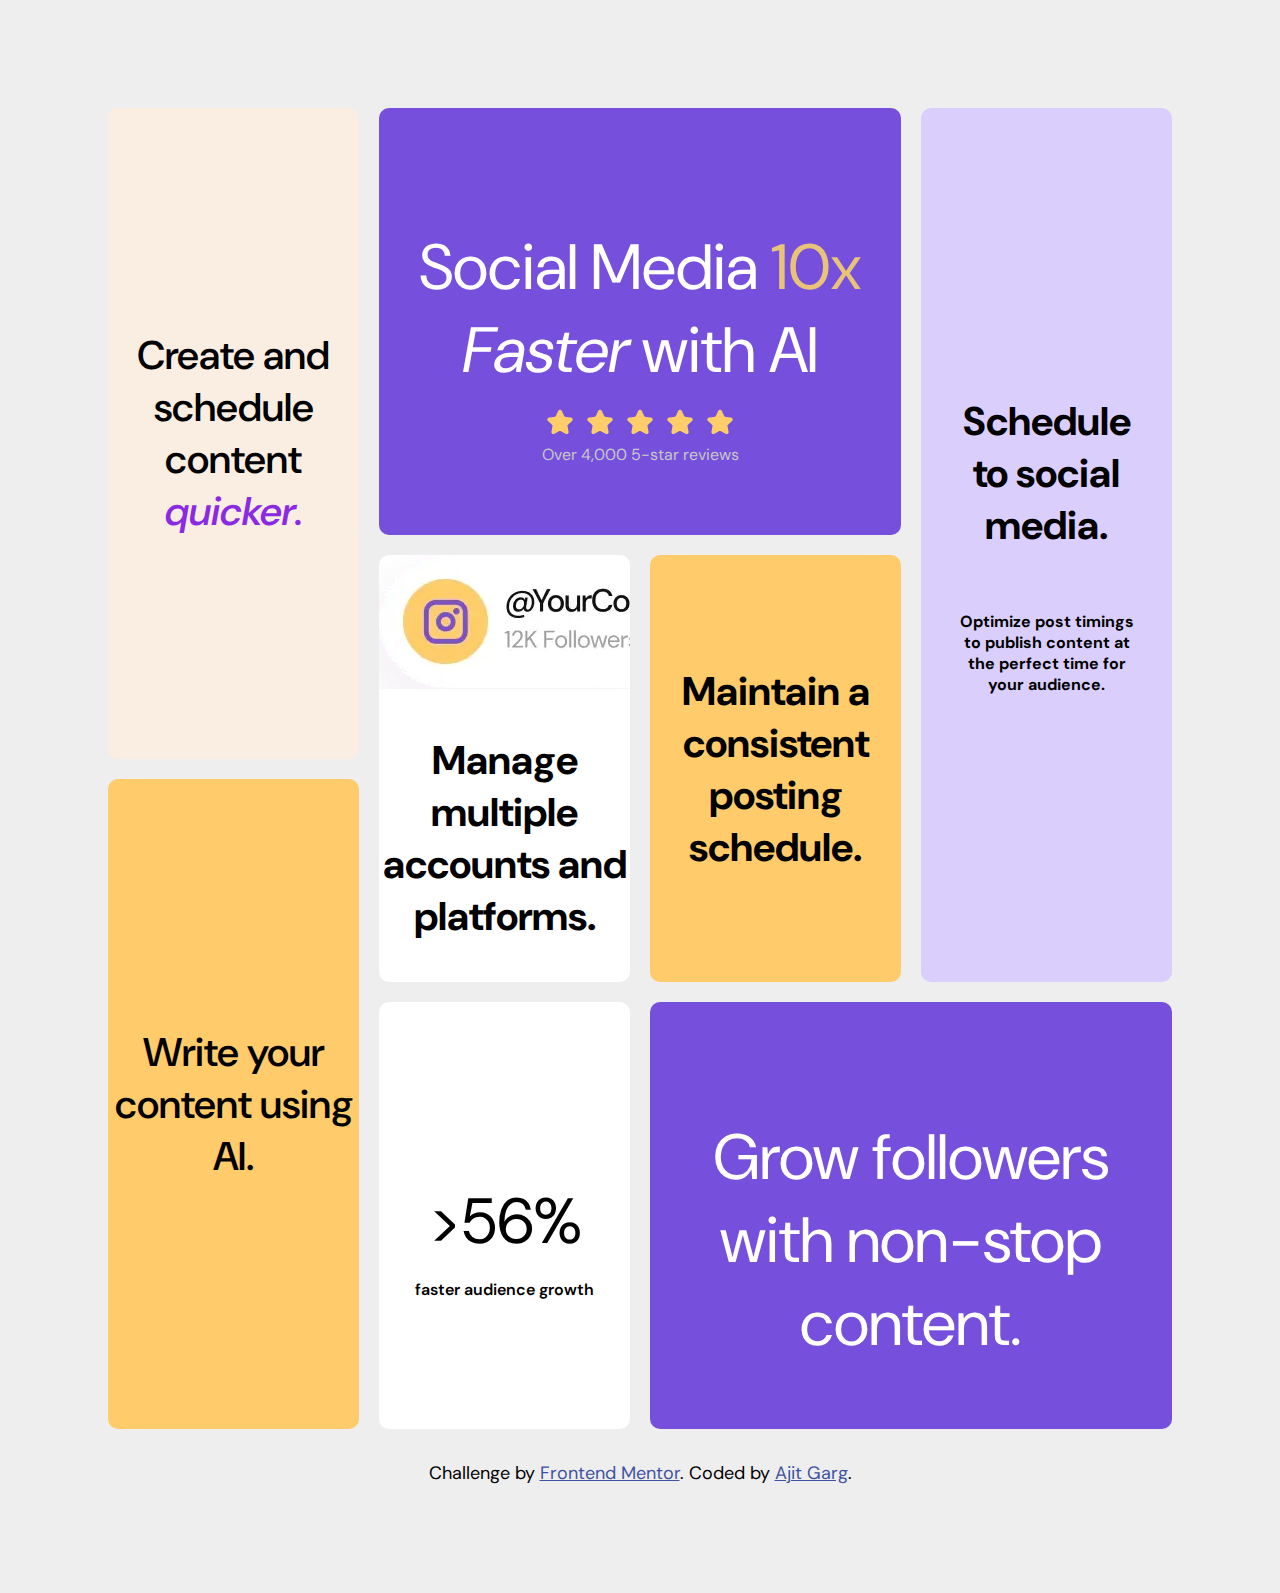
==== index.html @ b36d9d21 "add image" ====
<!DOCTYPE html>
<html lang="en">
<head>
  <meta charset="UTF-8">
  <meta name="viewport" content="width=device-width, initial-scale=1.0"> <!-- displays site properly based on user's device -->

  <link rel="preconnect" href="https://fonts.googleapis.com">
  <link rel="preconnect" href="https://fonts.gstatic.com" crossorigin>
  <link href="https://fonts.googleapis.com/css2?family=DM+Sans:ital,opsz,wght@0,9..40,100..1000;1,9..40,100..1000&display=swap" rel="stylesheet">
  <link rel="icon" type="image/png" sizes="32x32" href="./assets/images/favicon-32x32.png">
  <link rel="stylesheet" href="style.css">
  <title>Frontend Mentor | Bento grid</title>

  <!-- Feel free to remove these styles or customise in your own stylesheet 👍 -->
  <style>
    .attribution { font-size: 18px; text-align: center; padding-top: 2rem;}
    .attribution a { color: hsl(228, 45%, 44%); }
    @media (max-width: 767px) {.attribution {padding-top: 0px;} }
  </style>
</head>
<body>
    <div class="grid-container">
        <div class="purple-div social-media-wth-ai">
          <p class="big-para">Social Media <span class="orange-span">10x</span> <br> <i>Faster</i> with AI</p>
          <img id="five-stars" src="./assets/images/illustration-five-stars.webp" alt="five stars illustration">
          <p class="small-para">Over 4,000 5-star reviews</p>
        </div>
    
        <div class="white-div multiple-accounts">
            <img class="platforms" src="./assets/images/illustration-multiple-platforms.webp" alt="social media platform illustration">
            <p class="medium-para">Manage multiple accounts and platforms.</p>
        </div>
    
        <div class="yellow-div posting-schedule">
            <p class="medium-para">Maintain a consistent posting schedule.</p>
            <!-- <img id="calender" src="./assets/images/illustration-consistent-schedule.webp" alt="calender illustration"> -->
        </div>
        
        <div class="light-purple-div social-media">
            <p class="medium-para">Schedule to social media.</p>
            <!-- <img id="best-time" src="./assets/images/illustration-schedule-posts.webp" alt="schedule social media post illustration"> -->
            <p style="font-weight: bold;">Optimize post timings to publish content at the perfect time for your audience.</p>
        </div>
        
        <div class="purple-div grow-followers">
            <div class="row-wise-div">
                <!-- <img id="grow-followers" src="./assets/images/illustration-grow-followers.webp" alt="grow followers illustration"> -->
                <p class="big-para">Grow followers with non-stop content.</p>
            </div>
        </div>
    
        <div class="white-div audience-growth">
            <p class="big-para">>56%</p>
            <p style="font-weight: 600;">faster audience growth</p>
            <!-- <img src="./assets/images/illustration-audience-growth.webp" alt="audience growth illustration"> -->
        </div>

        <div class="grid-inner-container">
            <div class="light-yellow-div schedule-content">
                <p class="medium-para" style="font-weight: 550;">Create and schedule content <span class="purple-span"><i>quicker.</i></span></p>
                <!-- <img src="./assets/images/illustration-create-post.webp" alt="create post button illustration"> -->
            </div>
            
            <div class="yellow-div write-content">
                <p class="medium-para" style="font-weight: 550;">Write your content using AI.</p>
                <!-- <img src="./assets/images/illustration-ai-content.webp" alt="AI content illustration"> -->
            </div>
        </div>
    </div>
    <div class="attribution">
        Challenge by <a href="https://www.frontendmentor.io?ref=challenge">Frontend Mentor</a>. 
        Coded by <a href="#">Ajit Garg</a>. 
    </div>
</body>
</html>
---- style.css ----
body {
    font-family: "DM Sans", sans-serif;
    background-color: #eee;
    height: 100%;
    padding: 100px;
}

@media (max-width: 767px) {
    body {
        padding: 0px;
    }
    div {
        margin-top: 20px;
        margin-bottom: 10px;
    }

}

/*======================================*/



/*======================================*/

@media (min-width: 768px) {
    .grid-container {
        width: 100%;
        height: 100%;
        display: grid;
        grid-template-columns: repeat(4, 1fr);
        grid-template-rows: repeat(3, 1fr);
        gap: 20px;
        margin: auto;
    }

    .social-media-wth-ai {
        grid-area: 1 / 2 / 2 / 4;
    }

    .multiple-accounts {
        grid-area: 2 / 2 / 3 / 3;
    }

    .posting-schedule {
        grid-area: 2 / 3 / 3 / 4;
    }

    .social-media {
        grid-area: 1 / 4 / 3 / -1;
    }

    .grow-followers {
        grid-area: 3 / 3 / -1 / -1;
    }

    .audience-growth {
        grid-area: 3 / 2 / -1 / 3;
    }

    .grid-inner-container {
        display: grid;
        grid-template-rows: 1fr 1fr;
        gap: 20px;
        grid-area: 1 / 1 / 4 / 2;
    }
}

/*======================================*/



/*======================================*/

div {
    align-content: center;
    text-align: center;
    border-radius: 10px;
}

.purple-div {
    background-color: hsl(256, 67%, 59%);
    color: hsl(0, 0%, 100%);
}

.white-div {
    background-color: hsl(0, 0%, 100%);
    overflow: hidden;
}

.yellow-div {
    background-color: hsl(39, 100%, 71%);
    overflow: hidden;
}

.light-purple-div {
    background-color: hsl(254, 88%, 90%);
    overflow: hidden;
}

.light-yellow-div {
    background-color: hsl(31, 66%, 93%);
}

.row-wise-div {
    display: flex;
    padding: 40px;
}

/*======================================*/



/*======================================*/

.big-para {
    font-size: 4rem;
    margin-bottom: 15px;
}

.medium-para {
    font-size: 2.5rem;
    font-weight: bold;  
}

.small-para {
    color: hsl(0, 0%, 78%);
    margin-top: 0;
}

.light-purple-div > p {
    margin: 0px;
    padding: 30px;
}

/*======================================*/



/*======================================*/

.orange-span {
    color: #e8c378;   
}

.big-span {
    font-size: 3rem;
}

.purple-span {
    color: blueviolet;
}

/*======================================*/



/*======================================*/

#five-stars {
    width: 12em;
}

#best-time {
    height: 60%;
    object-fit: cover;
}

#calender {
    object-fit: cover;
    object-position: 5px 10%;
}

#multiple-platforms {
    object-fit: cover;
    object-position: 10% 10px;
}


/*======================================*/



/*======================================*/
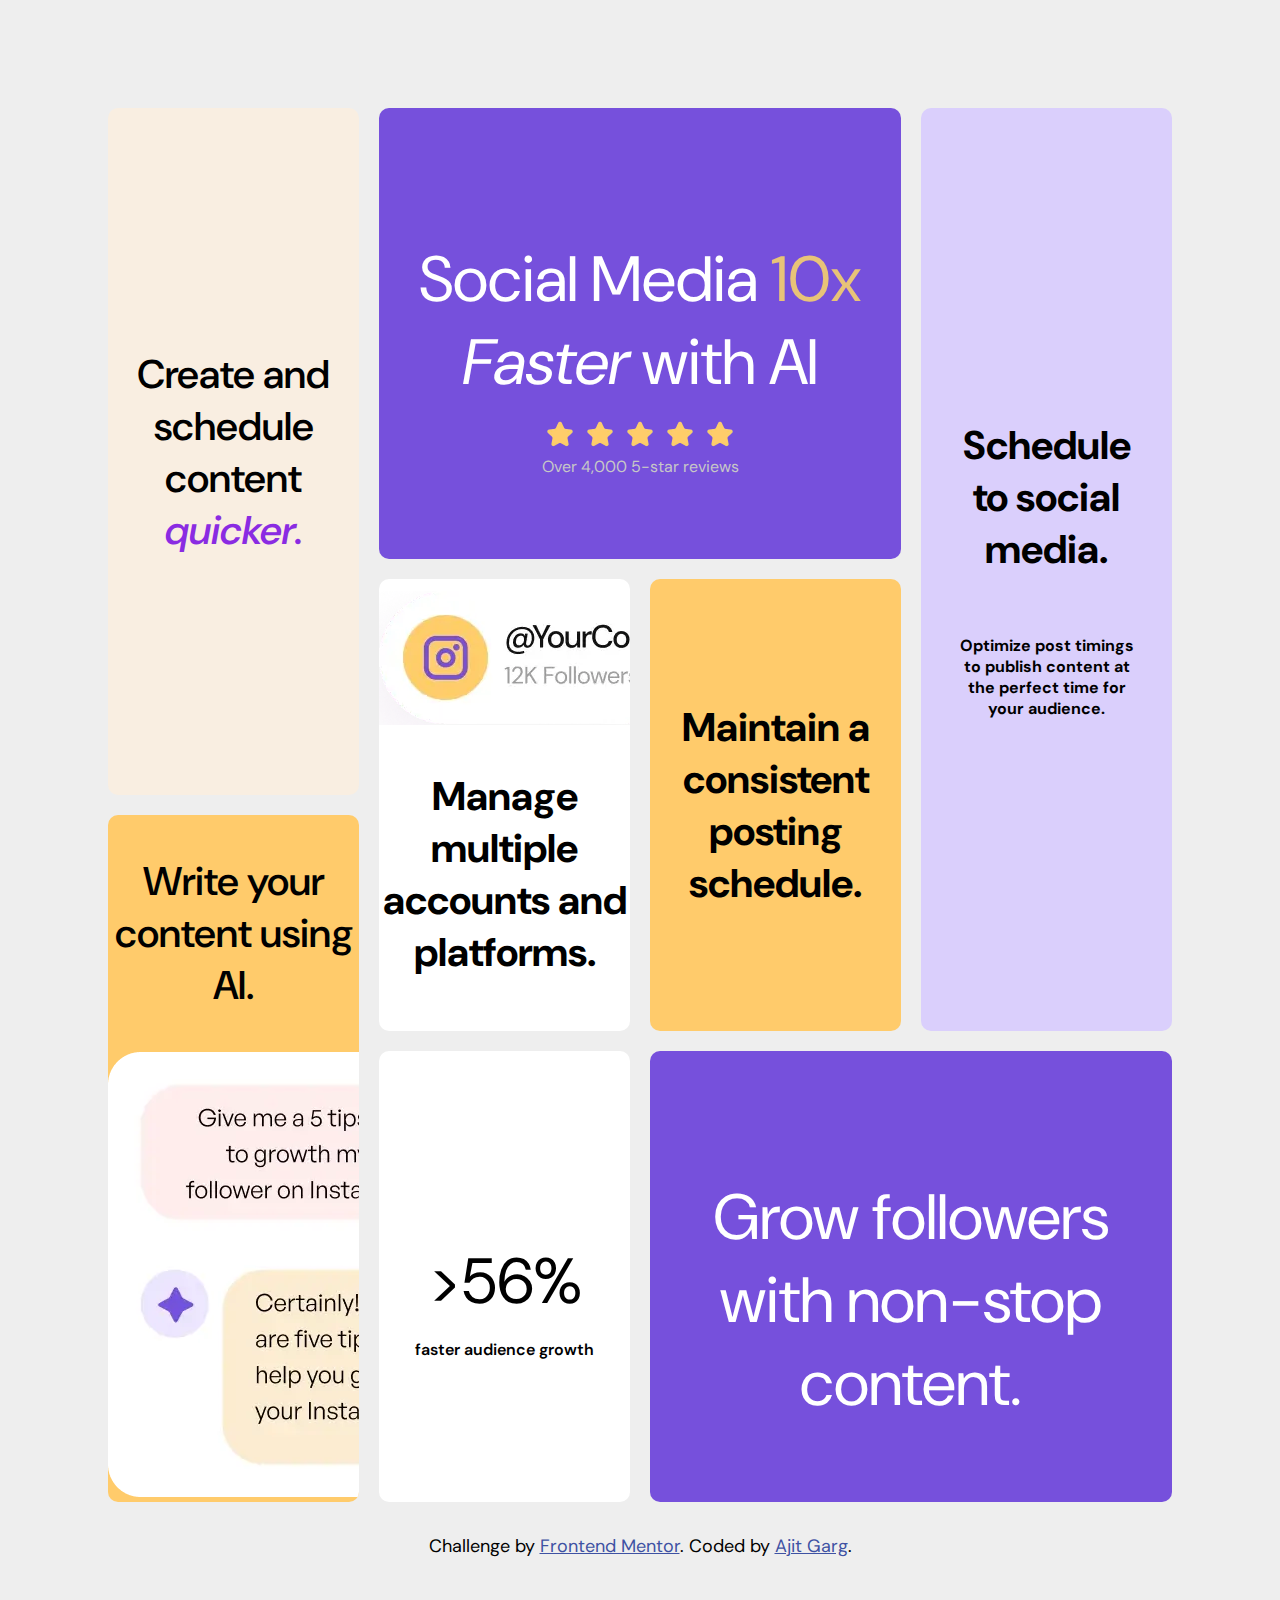
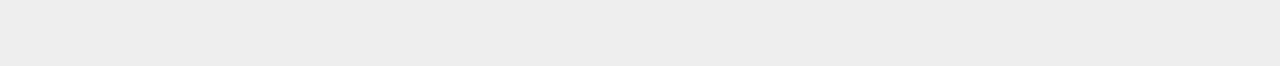
==== commit d1aa014a: "random check" ====
--- a/index.html
+++ b/index.html
@@ -2,16 +2,13 @@
 <html lang="en">
 <head>
   <meta charset="UTF-8">
-  <meta name="viewport" content="width=device-width, initial-scale=1.0"> <!-- displays site properly based on user's device -->
-
+  <meta name="viewport" content="width=device-width, initial-scale=1.0"> 
   <link rel="preconnect" href="https://fonts.googleapis.com">
   <link rel="preconnect" href="https://fonts.gstatic.com" crossorigin>
   <link href="https://fonts.googleapis.com/css2?family=DM+Sans:ital,opsz,wght@0,9..40,100..1000;1,9..40,100..1000&display=swap" rel="stylesheet">
   <link rel="icon" type="image/png" sizes="32x32" href="./assets/images/favicon-32x32.png">
   <link rel="stylesheet" href="style.css">
   <title>Frontend Mentor | Bento grid</title>
-
-  <!-- Feel free to remove these styles or customise in your own stylesheet 👍 -->
   <style>
     .attribution { font-size: 18px; text-align: center; padding-top: 2rem;}
     .attribution a { color: hsl(228, 45%, 44%); }
@@ -63,7 +60,7 @@
             
             <div class="yellow-div write-content">
                 <p class="medium-para" style="font-weight: 550;">Write your content using AI.</p>
-                <!-- <img src="./assets/images/illustration-ai-content.webp" alt="AI content illustration"> -->
+                <img src="./assets/images/illustration-ai-content.webp" alt="AI content illustration">
             </div>
         </div>
     </div>
@@ -72,4 +69,4 @@
         Coded by <a href="#">Ajit Garg</a>. 
     </div>
 </body>
-</html>+</html>
--- a/style.css
+++ b/style.css
@@ -12,6 +12,8 @@
     div {
         margin-top: 20px;
         margin-bottom: 10px;
+        padding-left: 5px;
+        padding-right: 5px;
     }
 
 }
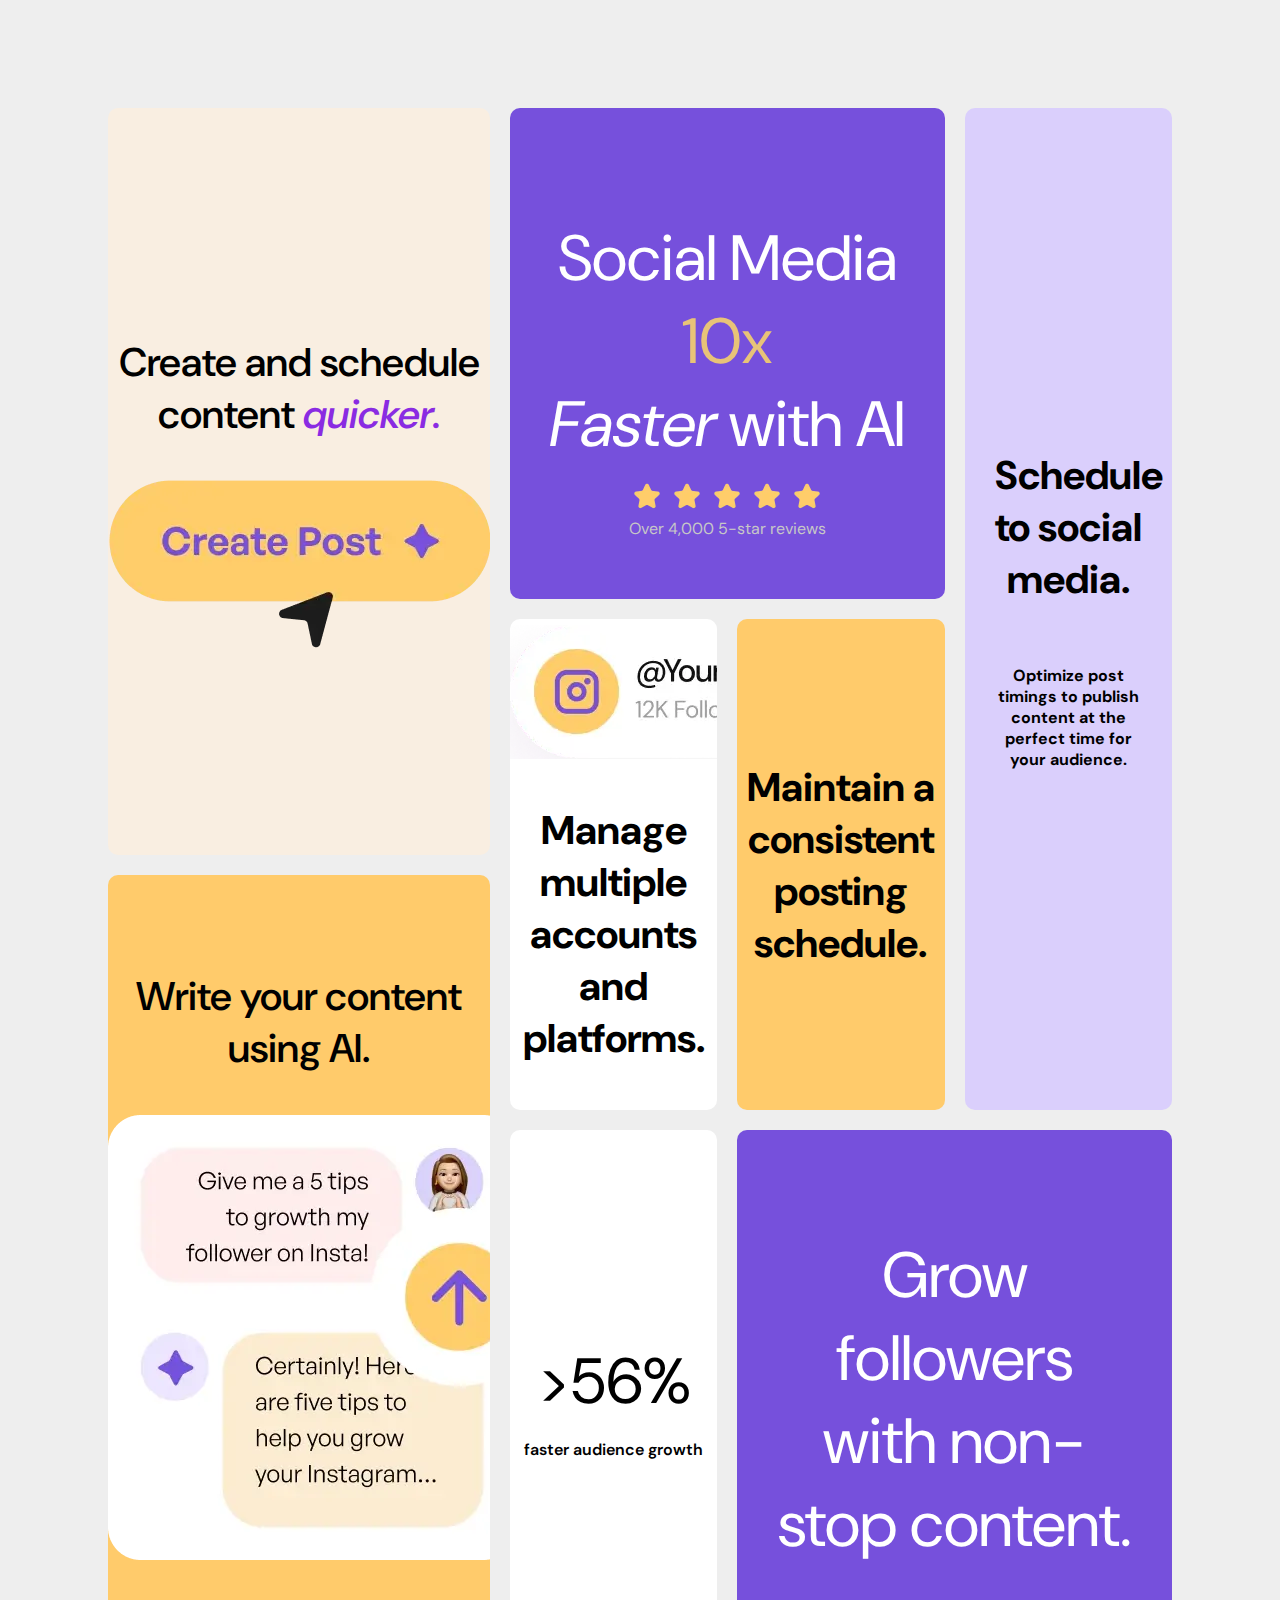
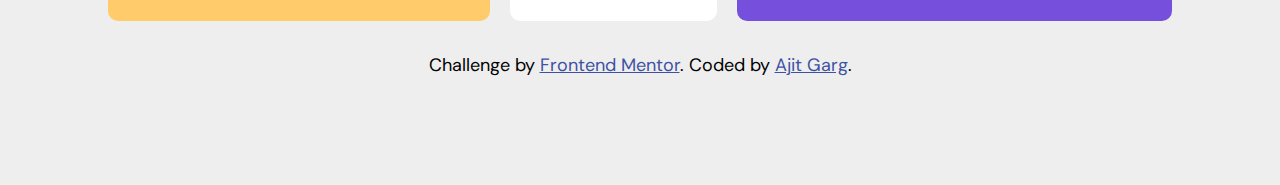
==== commit 6064f7f6: "small change" ====
--- a/index.html
+++ b/index.html
@@ -55,7 +55,7 @@
         <div class="grid-inner-container">
             <div class="light-yellow-div schedule-content">
                 <p class="medium-para" style="font-weight: 550;">Create and schedule content <span class="purple-span"><i>quicker.</i></span></p>
-                <!-- <img src="./assets/images/illustration-create-post.webp" alt="create post button illustration"> -->
+                <img src="./assets/images/illustration-create-post.webp" alt="create post button illustration">
             </div>
             
             <div class="yellow-div write-content">
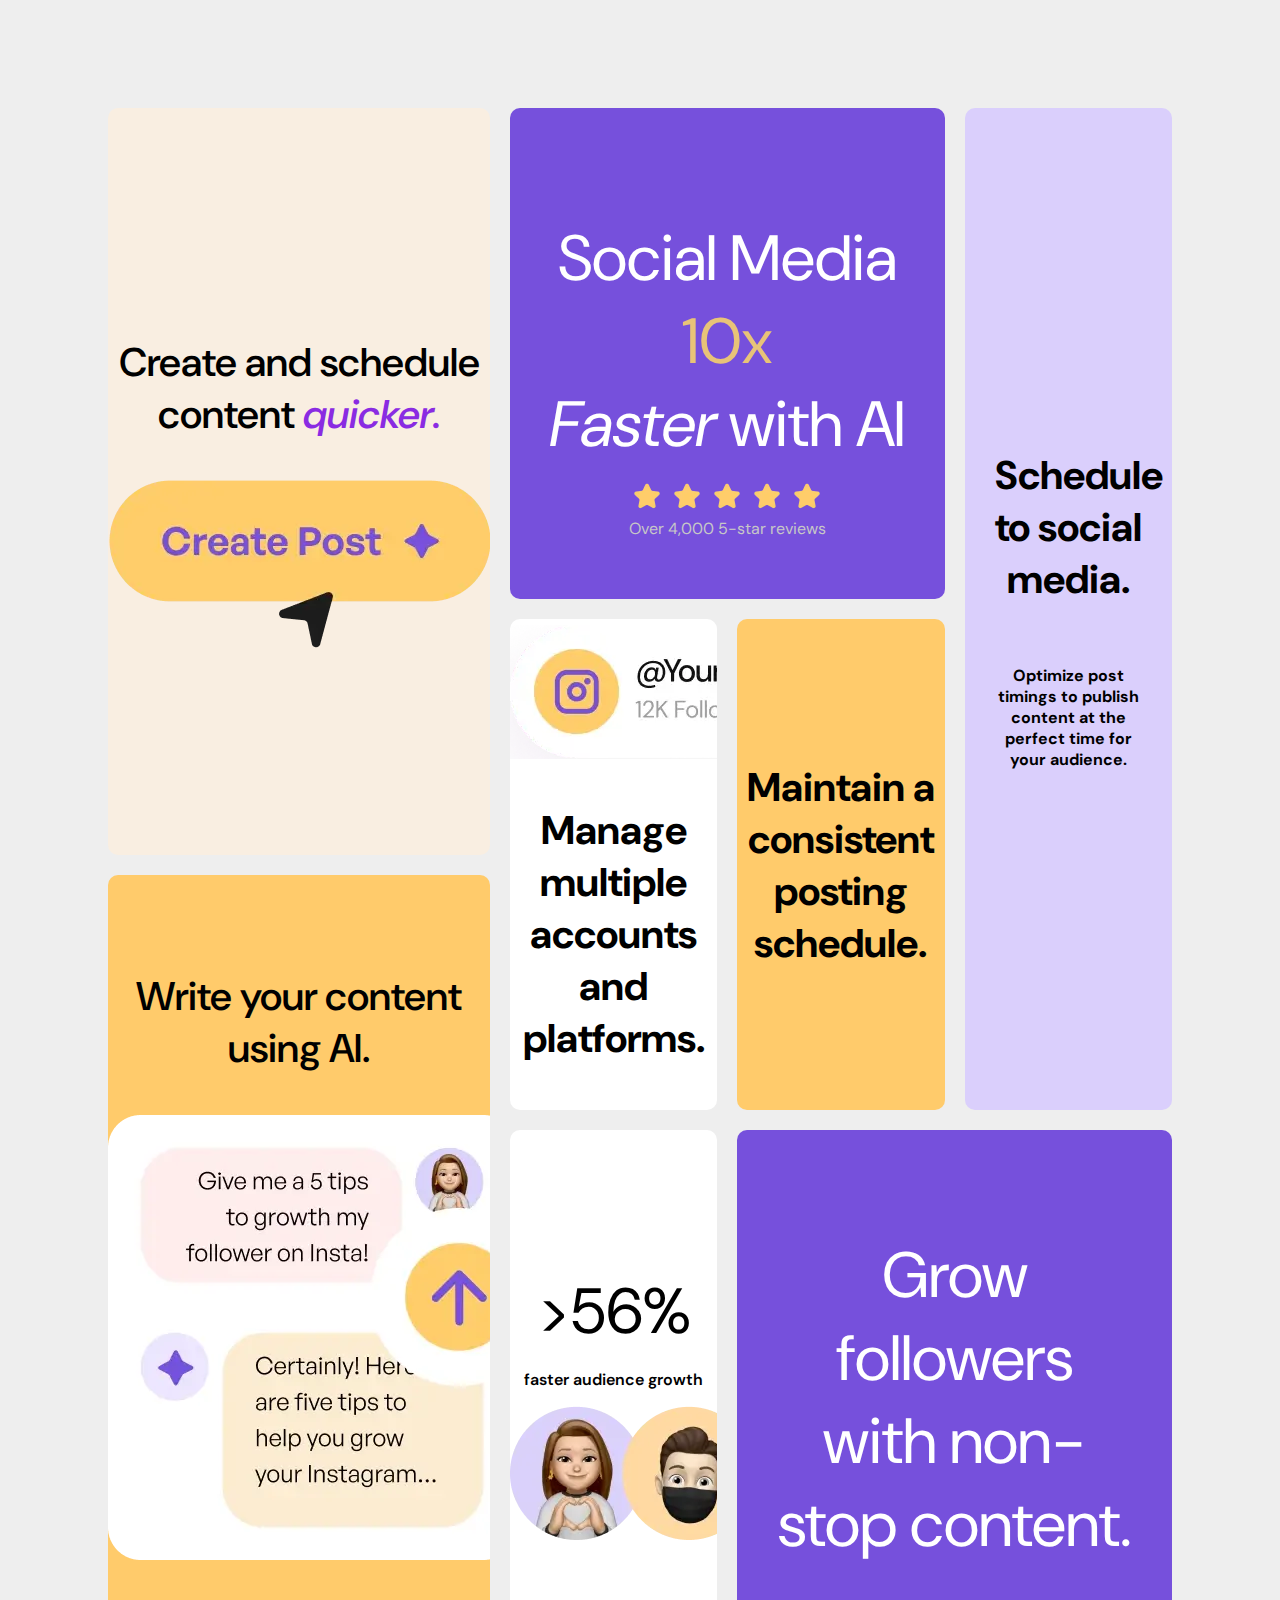
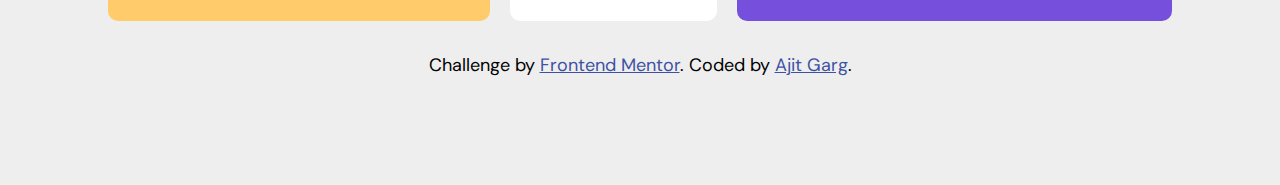
==== commit 7aecce4d: "small change" ====
--- a/index.html
+++ b/index.html
@@ -49,7 +49,7 @@
         <div class="white-div audience-growth">
             <p class="big-para">>56%</p>
             <p style="font-weight: 600;">faster audience growth</p>
-            <!-- <img src="./assets/images/illustration-audience-growth.webp" alt="audience growth illustration"> -->
+            <img src="./assets/images/illustration-audience-growth.webp" alt="audience growth illustration">
         </div>
 
         <div class="grid-inner-container">
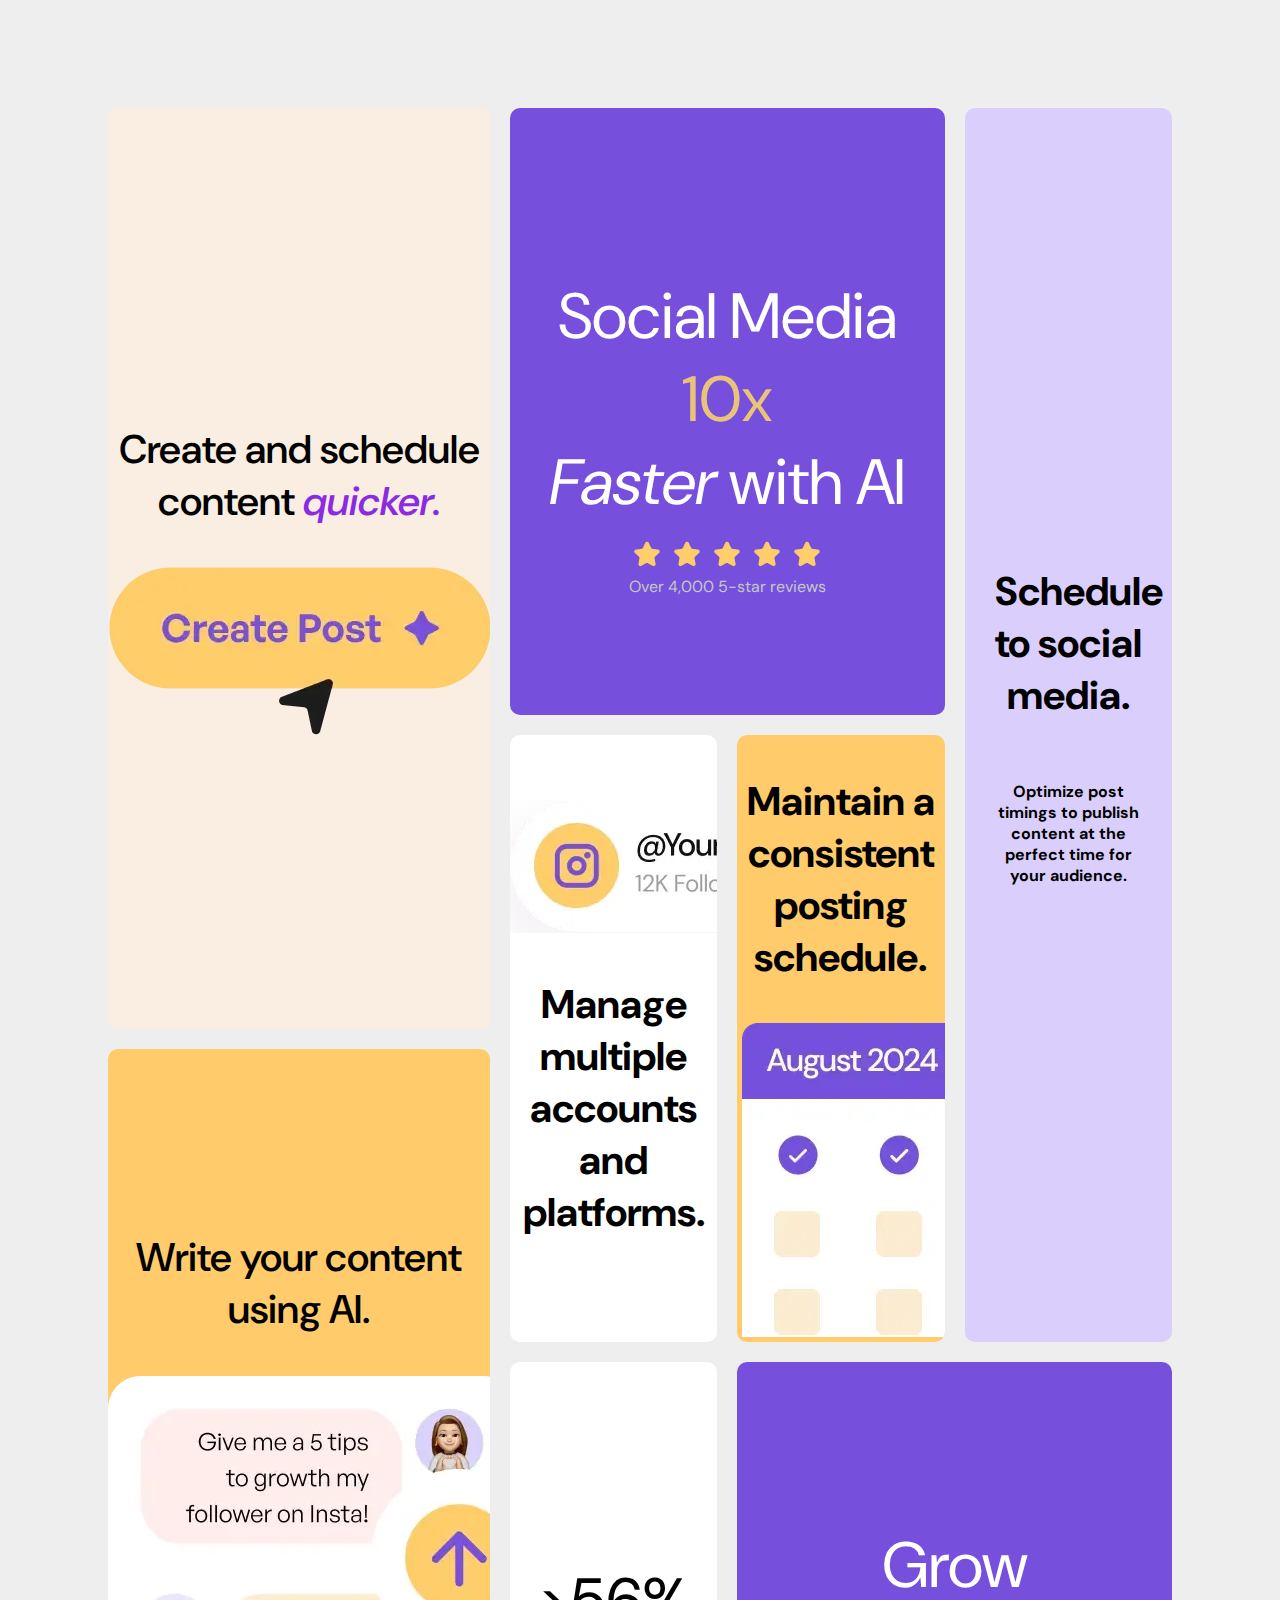
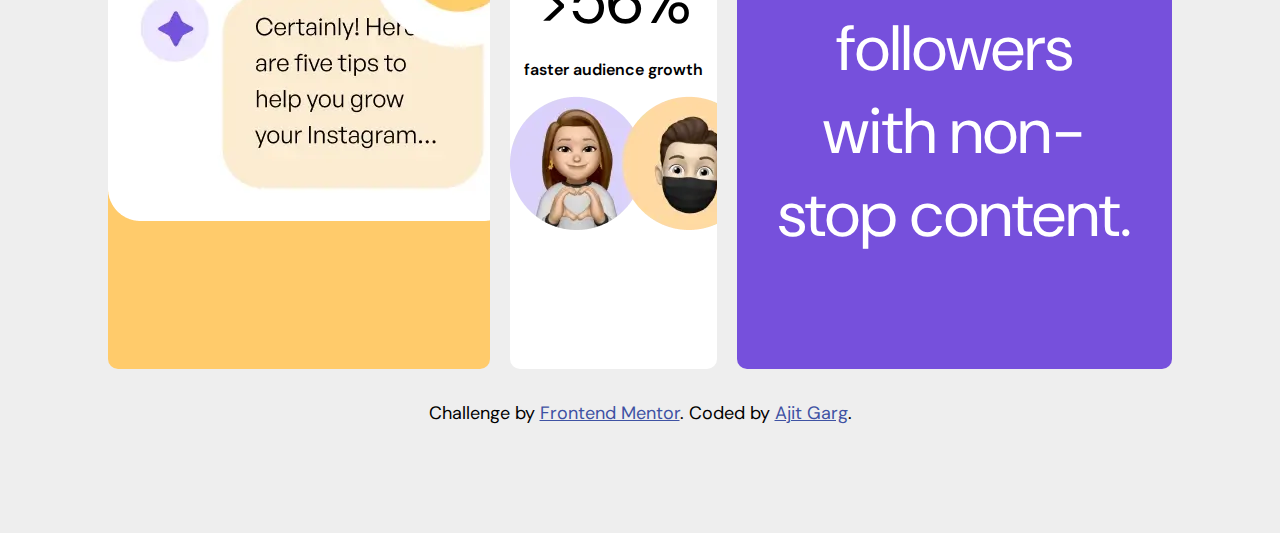
==== commit 59a99a6c: "change" ====
--- a/index.html
+++ b/index.html
@@ -30,7 +30,7 @@
     
         <div class="yellow-div posting-schedule">
             <p class="medium-para">Maintain a consistent posting schedule.</p>
-            <!-- <img id="calender" src="./assets/images/illustration-consistent-schedule.webp" alt="calender illustration"> -->
+            <img id="calender" src="./assets/images/illustration-consistent-schedule.webp" alt="calender illustration">
         </div>
         
         <div class="light-purple-div social-media">
